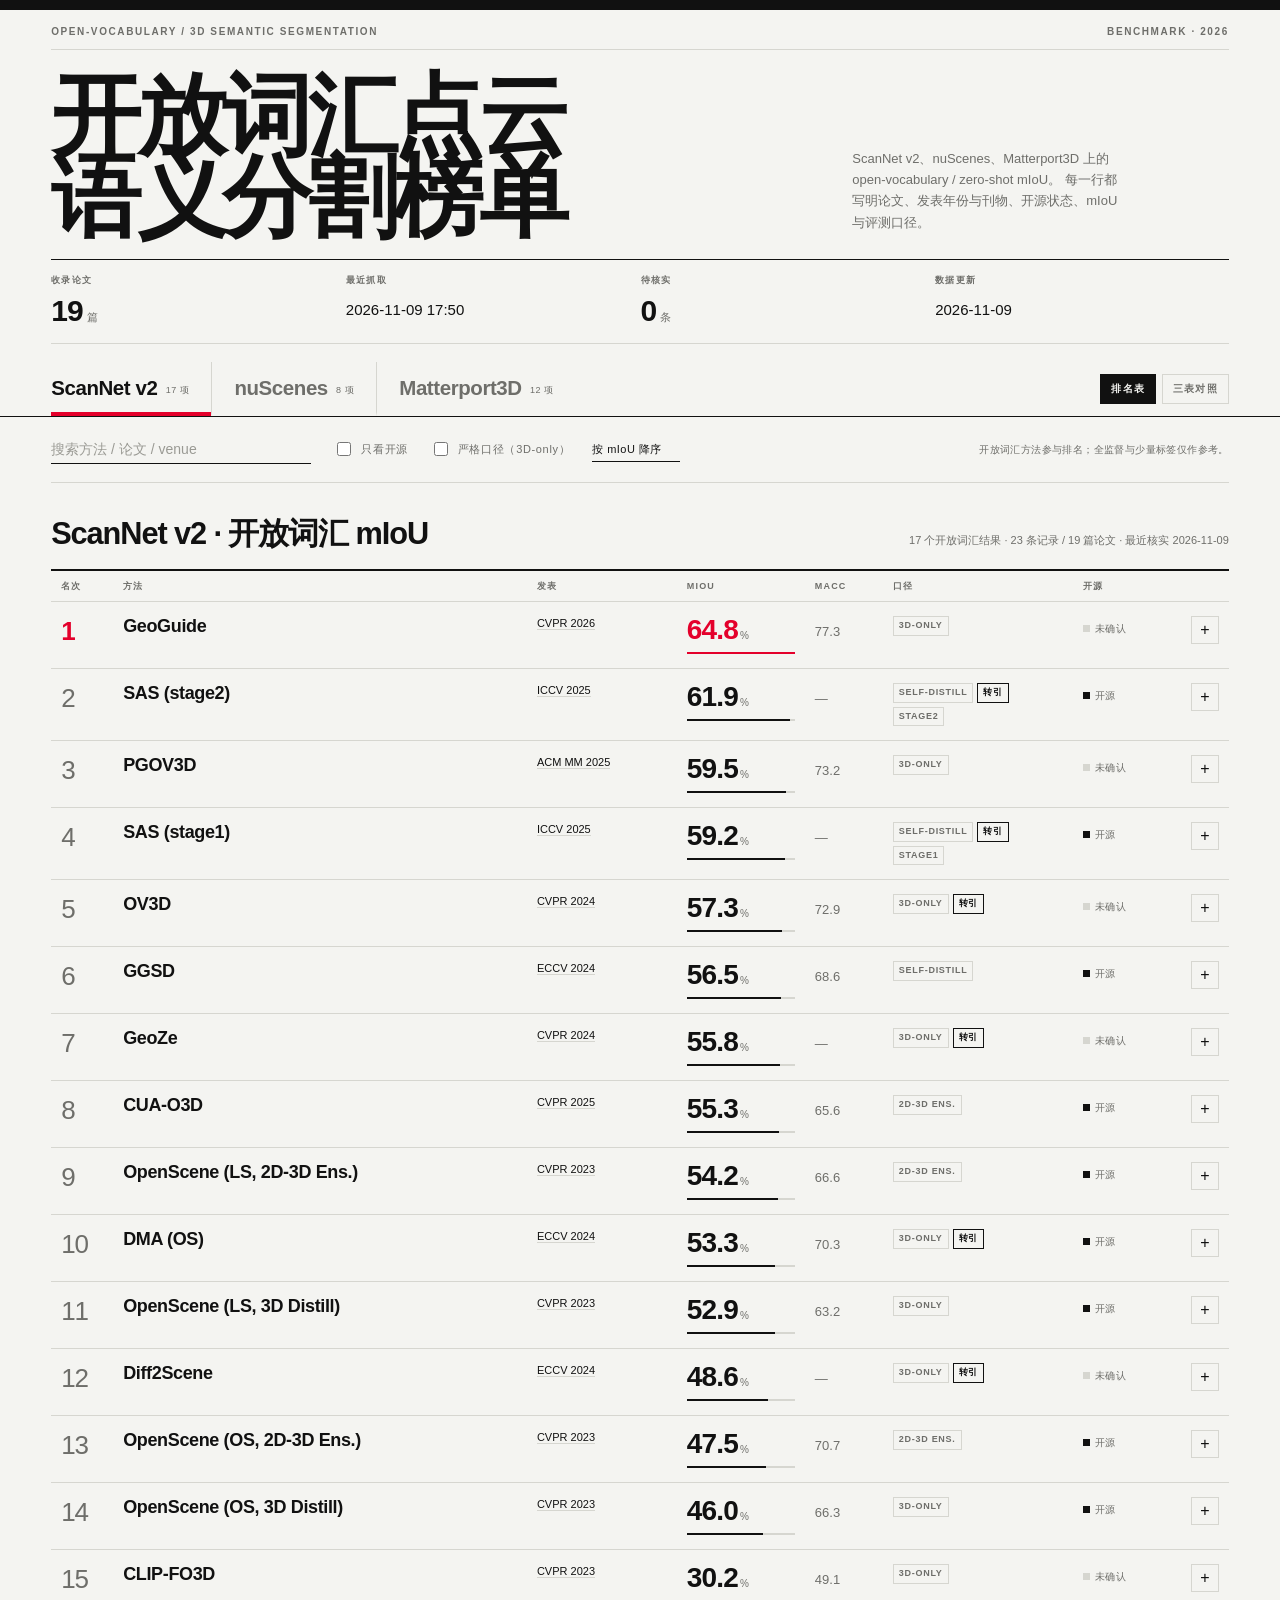
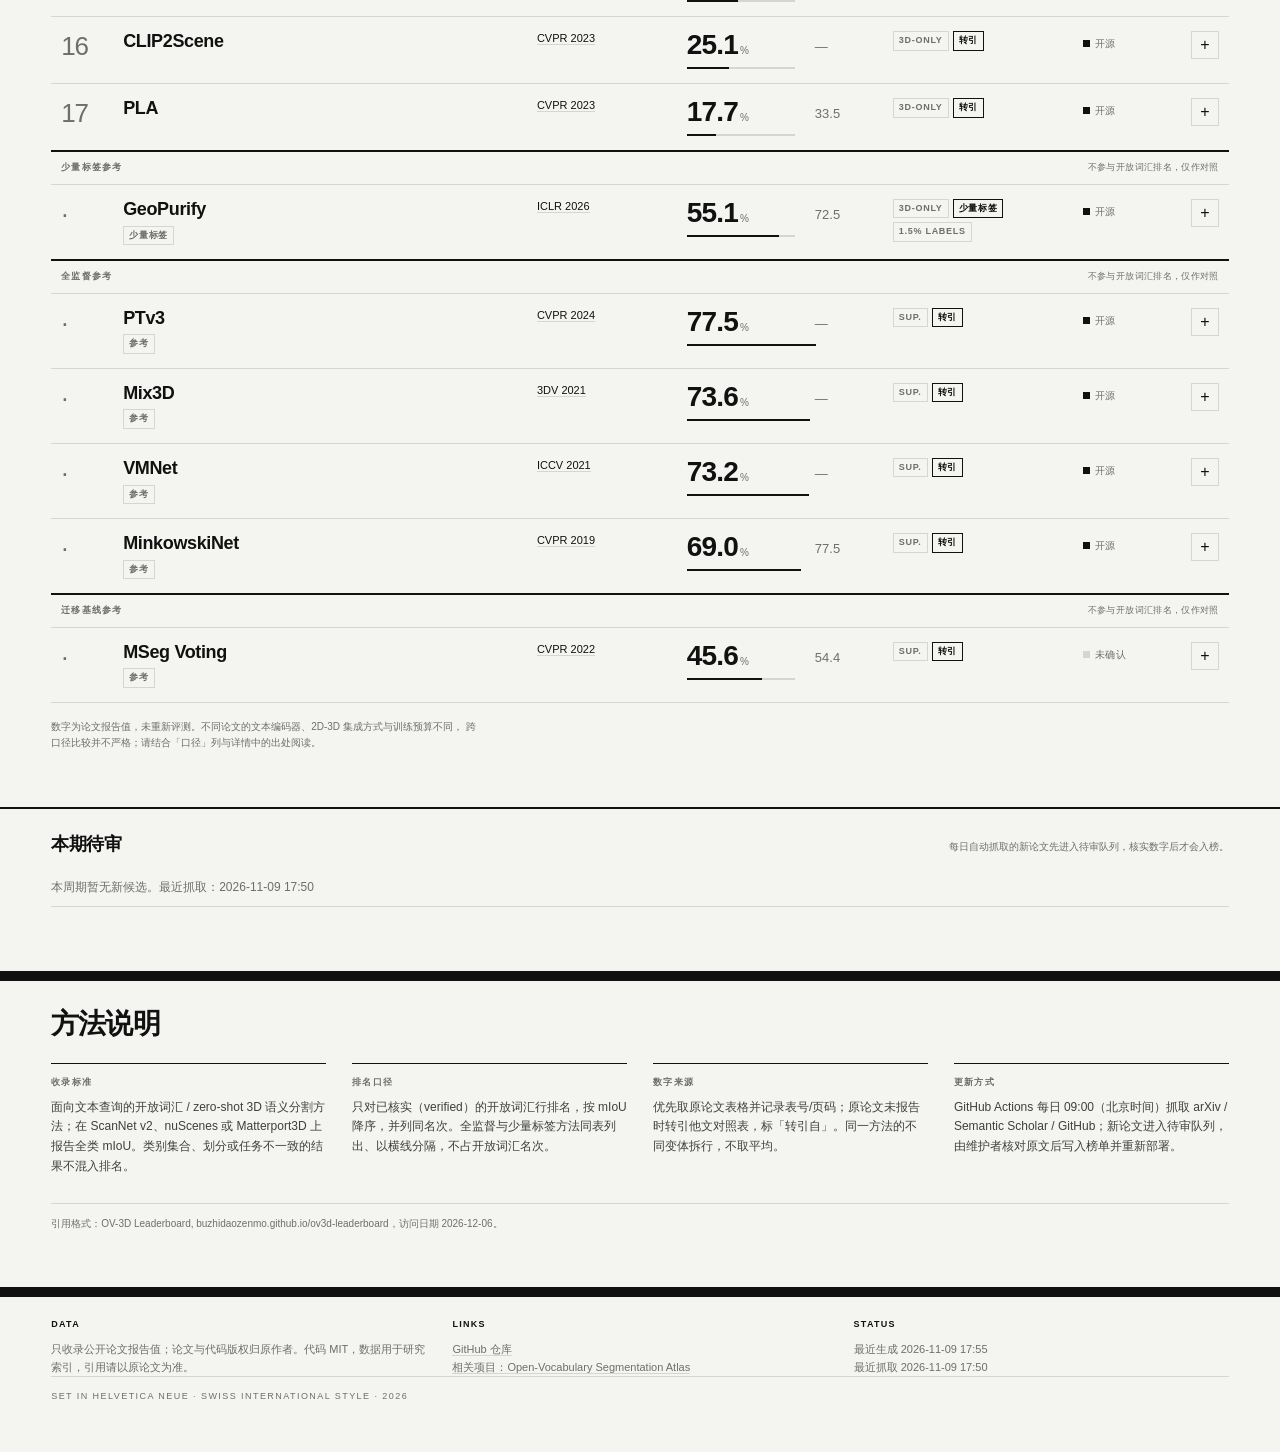
==== index.html @ 4d84dc04 "feat: initial Swiss-style OV-3D leaderboard with daily arXiv harvest" ====
<!doctype html>
<html lang="zh-CN">
<head>
  <meta charset="utf-8">
  <meta name="viewport" content="width=device-width, initial-scale=1">
  <title>开放词汇点云语义分割榜单 · OV-3D Leaderboard</title>
  <meta name="description" content="ScanNet v2、nuScenes、Matterport3D 三个数据集上的开放词汇点云语义分割 mIoU 榜单，标注论文、会议/期刊、年份、开源状态与评测口径，每日自动检查更新。">
  <meta name="color-scheme" content="light">
  <meta property="og:title" content="开放词汇点云语义分割榜单">
  <meta property="og:description" content="ScanNet v2 / nuScenes / Matterport3D 的 open-vocabulary 3D 语义分割 mIoU，含论文、venue、开源状态与口径。">
  <meta property="og:type" content="website">
  <link rel="icon" href="assets/favicon.svg" type="image/svg+xml">
  <link rel="stylesheet" href="assets/style.css">
</head>
<body>
  <a class="skip" href="#main">跳到正文</a>

  <header class="masthead wrap">
    <div class="kicker">
      <span>OPEN-VOCABULARY / 3D SEMANTIC SEGMENTATION</span>
      <span>BENCHMARK · <span id="kicker-year">2026</span></span>
    </div>
    <div class="masthead-grid">
      <h1>开放词汇点云<br>语义分割榜单</h1>
      <p class="lede">
        ScanNet v2、nuScenes、Matterport3D 上的 open-vocabulary / zero-shot mIoU。
        每一行都写明论文、发表年份与刊物、开源状态、mIoU 与评测口径。
      </p>
    </div>
    <dl class="stats" aria-label="数据概览">
      <div>
        <dt>收录论文</dt>
        <dd><span id="stat-papers">—</span><small>篇</small></dd>
      </div>
      <div>
        <dt>最近抓取</dt>
        <dd id="stat-check" class="stat-date">—</dd>
      </div>
      <div>
        <dt>待核实</dt>
        <dd><span id="stat-pending">—</span><small>条</small></dd>
      </div>
      <div>
        <dt>数据更新</dt>
        <dd id="stat-updated" class="stat-date">—</dd>
      </div>
    </dl>
  </header>

  <nav class="tabs wrap" aria-label="数据集">
    <div class="tablist" role="tablist" aria-label="选择数据集">
      <button class="tab" role="tab" data-dataset="scannet_v2" aria-selected="true">
        ScanNet v2 <sup>20 类</sup>
      </button>
      <button class="tab" role="tab" data-dataset="nuscenes" aria-selected="false">
        nuScenes <sup>16 类</sup>
      </button>
      <button class="tab" role="tab" data-dataset="matterport3d" aria-selected="false">
        Matterport3D <sup>21 类</sup>
      </button>
    </div>
    <div class="viewswitch" role="group" aria-label="视图">
      <button class="ghost" data-view="table" aria-pressed="true">排名表</button>
      <button class="ghost" data-view="matrix" aria-pressed="false">三表对照</button>
    </div>
  </nav>

  <main id="main" class="wrap">
    <section id="view-table" aria-labelledby="table-caption">
      <div class="toolbar">
        <label class="search">
          <span class="sr">搜索方法或论文</span>
          <input id="search" type="search" placeholder="搜索方法 / 论文 / venue" autocomplete="off">
        </label>
        <label class="check"><input id="only-open" type="checkbox"> 只看开源</label>
        <label class="check"><input id="only-3d" type="checkbox"> 严格口径（3D-only）</label>
        <label class="select">
          <span class="sr">排序</span>
          <select id="sort">
            <option value="miou">按 mIoU 降序</option>
            <option value="year">按年份降序</option>
            <option value="name">按方法名</option>
          </select>
        </label>
        <p class="toolbar-note">开放词汇方法参与排名；全监督与少量标签仅作参考。</p>
      </div>

      <div class="caption-row">
        <h2 id="table-caption">—</h2>
        <p id="table-sub">—</p>
      </div>

      <div class="tablewrap">
        <table class="board" id="board">
          <thead>
            <tr>
              <th scope="col" class="c-rank">名次</th>
              <th scope="col">方法</th>
              <th scope="col" class="c-venue">发表</th>
              <th scope="col" class="c-miou">mIoU</th>
              <th scope="col" class="c-macc">mAcc</th>
              <th scope="col" class="c-proto">口径</th>
              <th scope="col" class="c-code">开源</th>
              <th scope="col" class="c-more"><span class="sr">详情</span></th>
            </tr>
          </thead>
          <tbody id="board-body"></tbody>
        </table>
        <p class="empty" id="empty" hidden>没有符合当前筛选的结果。</p>
      </div>

      <p class="caveat">
        数字为论文报告值，未重新评测。不同论文的文本编码器、2D-3D 集成方式与训练预算不同，
        跨口径比较并不严格；请结合「口径」列与详情中的出处阅读。
      </p>
    </section>

    <section id="view-matrix" hidden aria-labelledby="matrix-caption">
      <div class="caption-row">
        <h2 id="matrix-caption">三表对照</h2>
        <p id="matrix-sub">按 ScanNet v2 排序；各列最高值以红色下划线标出。</p>
      </div>
      <div class="tablewrap">
        <table class="board matrix" id="matrix-board">
          <thead>
            <tr>
              <th scope="col">方法</th>
              <th scope="col" class="c-venue">发表</th>
              <th scope="col" class="c-miou">ScanNet v2</th>
              <th scope="col" class="c-miou">nuScenes</th>
              <th scope="col" class="c-miou">Matterport3D</th>
              <th scope="col" class="c-code">开源</th>
            </tr>
          </thead>
          <tbody id="matrix-body"></tbody>
        </table>
      </div>
    </section>
  </main>

  <aside class="pending wrap" aria-labelledby="pending-title">
    <div class="pending-head">
      <h2 id="pending-title">本期待审</h2>
      <p id="pending-note">每日自动抓取的新论文先进入待审队列，核实数字后才会入榜。</p>
    </div>
    <ul id="pending-list" class="pending-list"></ul>
  </aside>

  <section class="method wrap" aria-labelledby="method-title">
    <h2 id="method-title">方法说明</h2>
    <div class="method-grid">
      <div>
        <h3>收录标准</h3>
        <p>面向文本查询的开放词汇 / zero-shot 3D 语义分割方法；在 ScanNet v2、nuScenes 或 Matterport3D 上报告全类 mIoU。类别集合、划分或任务不一致的结果不混入排名。</p>
      </div>
      <div>
        <h3>排名口径</h3>
        <p>只对已核实（verified）的开放词汇行排名，按 mIoU 降序，并列同名次。全监督与少量标签方法同表列出、以横线分隔，不占开放词汇名次。</p>
      </div>
      <div>
        <h3>数字来源</h3>
        <p>优先取原论文表格并记录表号/页码；原论文未报告时转引他文对照表，标「转引自」。同一方法的不同变体拆行，不取平均。</p>
      </div>
      <div>
        <h3>更新方式</h3>
        <p>GitHub Actions 每日 09:00（北京时间）抓取 arXiv / Semantic Scholar / GitHub；新论文进入待审队列，由维护者核对原文后写入榜单并重新部署。</p>
      </div>
    </div>
    <p class="cite">引用格式：OV-3D Leaderboard, <span id="cite-url">buzhidaozenmo.github.io/ov3d-leaderboard</span>，访问日期 <span id="cite-date">—</span>。</p>
  </section>

  <footer class="footer wrap">
    <div class="footer-grid">
      <div>
        <p class="foot-label">DATA</p>
        <p>只收录公开论文报告值；论文与代码版权归原作者。代码 MIT，数据用于研究索引，引用请以原论文为准。</p>
      </div>
      <div>
        <p class="foot-label">LINKS</p>
        <p><a href="https://github.com/buzhidaozenmo/ov3d-leaderboard">GitHub 仓库</a><br>
           <a href="https://buzhidaozenmo.github.io/Open-Vocabulary-Segmentation-Atlas/">相关项目：Open-Vocabulary Segmentation Atlas</a></p>
      </div>
      <div>
        <p class="foot-label">STATUS</p>
        <p>最近生成 <span id="foot-generated">—</span><br>
           最近抓取 <span id="foot-checked">—</span><br>
           <span id="foot-error" class="foot-error" hidden></span></p>
      </div>
    </div>
    <p class="colophon">SET IN HELVETICA NEUE · SWISS INTERNATIONAL STYLE · <span id="foot-year">2026</span></p>
  </footer>

  <script src="data/leaderboard.js"></script>
  <script src="assets/app.js"></script>
</body>
</html>
---- assets/style.css ----
:root {
  --paper: #f4f4f1;
  --ink: #111111;
  --muted: #6e6e6a;
  --rule: #d6d6d0;
  --wash: #e9e9e5;
  --red: #e4002b;
  --wrap: 1400px;
  --gutter: clamp(20px, 4vw, 56px);
  --font: "Helvetica Neue", Helvetica, Arial, "PingFang SC", "Noto Sans SC", sans-serif;
}

* { box-sizing: border-box; }

[hidden] { display: none !important; }

html { scroll-behavior: smooth; }

body {
  margin: 0;
  background: var(--paper);
  color: var(--ink);
  font-family: var(--font);
  font-size: 15px;
  line-height: 1.5;
  -webkit-font-smoothing: antialiased;
  text-rendering: optimizeLegibility;
}

a { color: inherit; }
a:hover { color: var(--red); }

.wrap {
  max-width: var(--wrap);
  margin: 0 auto;
  padding-left: var(--gutter);
  padding-right: var(--gutter);
}

.sr {
  position: absolute;
  width: 1px;
  height: 1px;
  overflow: hidden;
  clip: rect(0 0 0 0);
  white-space: nowrap;
}

.skip {
  position: absolute;
  left: -999px;
  top: 0;
  background: var(--ink);
  color: var(--paper);
  padding: 10px 14px;
  z-index: 20;
}
.skip:focus { left: 12px; top: 12px; }

:focus-visible {
  outline: 2px solid var(--red);
  outline-offset: 2px;
}

/* ---------- masthead ---------- */

.masthead {
  border-top: 10px solid var(--ink);
  padding-top: 14px;
}

.kicker {
  display: flex;
  justify-content: space-between;
  gap: 24px;
  border-bottom: 1px solid var(--rule);
  padding-bottom: 10px;
  font-size: 10px;
  font-weight: 700;
  letter-spacing: 0.16em;
  text-transform: uppercase;
  color: var(--muted);
}

.masthead-grid {
  display: grid;
  grid-template-columns: repeat(12, minmax(0, 1fr));
  gap: 24px;
  align-items: end;
}

h1 {
  grid-column: 1 / span 8;
  margin: 26px 0 22px;
  font-size: clamp(42px, 7vw, 104px);
  line-height: 0.9;
  letter-spacing: -0.05em;
  font-weight: 700;
}

.lede {
  grid-column: 9 / span 4;
  margin: 0 0 26px;
  max-width: 38ch;
  font-size: 13px;
  line-height: 1.65;
  color: var(--muted);
  text-wrap: pretty;
}

.stats {
  display: grid;
  grid-template-columns: repeat(4, minmax(0, 1fr));
  gap: 1px;
  margin: 0;
  border-top: 1px solid var(--ink);
  border-bottom: 1px solid var(--rule);
}

.stats > div {
  padding: 14px 18px 16px 0;
  min-width: 0;
}

.stats dt {
  font-size: 9px;
  font-weight: 700;
  letter-spacing: 0.14em;
  text-transform: uppercase;
  color: var(--muted);
  margin-bottom: 6px;
}

.stats dd {
  margin: 0;
  font-size: 30px;
  font-weight: 700;
  letter-spacing: -0.03em;
  font-variant-numeric: tabular-nums;
  line-height: 1.1;
}

.stats dd small {
  font-size: 11px;
  font-weight: 500;
  letter-spacing: 0;
  color: var(--muted);
  margin-left: 4px;
}

.stats .stat-date {
  font-size: 15px;
  font-weight: 500;
  letter-spacing: 0;
  padding-top: 8px;
  font-variant-numeric: tabular-nums;
}

/* ---------- tabs ---------- */

.tabs {
  display: flex;
  align-items: stretch;
  justify-content: space-between;
  gap: 20px;
  margin-top: 18px;
  border-bottom: 1px solid var(--ink);
}

.tablist { display: flex; flex-wrap: wrap; gap: 0; }

.tab {
  appearance: none;
  background: none;
  border: 0;
  border-bottom: 4px solid transparent;
  margin: 0;
  padding: 14px 22px 12px 0;
  font-family: inherit;
  font-size: clamp(16px, 1.6vw, 21px);
  font-weight: 700;
  letter-spacing: -0.02em;
  color: var(--muted);
  cursor: pointer;
  text-align: left;
}

.tab + .tab { padding-left: 22px; border-left: 1px solid var(--rule); }

.tab sup {
  font-size: 9px;
  font-weight: 500;
  letter-spacing: 0.06em;
  color: var(--muted);
  margin-left: 3px;
  vertical-align: 2px;
}

.tab[aria-selected="true"] {
  color: var(--ink);
  border-bottom-color: var(--red);
}

.viewswitch { display: flex; align-items: center; gap: 6px; }

.ghost {
  appearance: none;
  background: none;
  border: 1px solid var(--rule);
  padding: 7px 10px;
  font-family: inherit;
  font-size: 10px;
  font-weight: 700;
  letter-spacing: 0.12em;
  text-transform: uppercase;
  color: var(--muted);
  cursor: pointer;
}

.ghost[aria-pressed="true"] {
  background: var(--ink);
  border-color: var(--ink);
  color: var(--paper);
}

/* ---------- toolbar ---------- */

.toolbar {
  display: flex;
  flex-wrap: wrap;
  align-items: center;
  gap: 14px 22px;
  padding: 18px 0;
  border-bottom: 1px solid var(--rule);
}

.search { flex: 0 1 260px; }

.search input {
  width: 100%;
  border: 0;
  border-bottom: 1px solid var(--ink);
  background: none;
  padding: 6px 0;
  font-family: inherit;
  font-size: 14px;
  color: var(--ink);
}

.search input::placeholder { color: #9a9a94; }
.search input:focus { outline: none; border-bottom-color: var(--red); }

.check {
  display: inline-flex;
  align-items: center;
  gap: 7px;
  font-size: 11px;
  letter-spacing: 0.06em;
  color: var(--muted);
  cursor: pointer;
}

.check input { accent-color: var(--red); width: 14px; height: 14px; }

.select select {
  appearance: none;
  border: 0;
  border-bottom: 1px solid var(--ink);
  background: none;
  padding: 6px 18px 6px 0;
  font-family: inherit;
  font-size: 11px;
  letter-spacing: 0.04em;
  color: var(--ink);
  cursor: pointer;
}

.toolbar-note {
  margin: 0 0 0 auto;
  font-size: 10px;
  letter-spacing: 0.04em;
  color: var(--muted);
}

/* ---------- caption ---------- */

.caption-row {
  display: flex;
  align-items: baseline;
  justify-content: space-between;
  gap: 24px;
  padding: 28px 0 12px;
  border-bottom: 2px solid var(--ink);
}

.caption-row h2 {
  margin: 0;
  font-size: clamp(22px, 2.4vw, 34px);
  letter-spacing: -0.035em;
}

.caption-row p {
  margin: 0;
  text-align: right;
  font-size: 11px;
  color: var(--muted);
}

/* ---------- table ---------- */

.tablewrap { overflow-x: auto; }

.board {
  width: 100%;
  border-collapse: collapse;
  table-layout: auto;
}

.board th {
  padding: 9px 10px 8px;
  border-bottom: 1px solid var(--rule);
  font-size: 9px;
  font-weight: 700;
  letter-spacing: 0.13em;
  text-transform: uppercase;
  color: var(--muted);
  text-align: left;
  white-space: nowrap;
}

.board td {
  padding: 14px 10px;
  border-bottom: 1px solid var(--rule);
  vertical-align: top;
}

.board tbody tr.row:hover { background: var(--wash); }
.board tbody tr.row { cursor: pointer; }

.c-rank { width: 62px; }
.c-miou { width: 128px; }
.c-macc { width: 78px; }
.c-proto { width: 190px; }
.c-code { width: 108px; }
.c-more { width: 40px; }

.rank {
  font-size: 26px;
  font-weight: 400;
  line-height: 1;
  letter-spacing: -0.04em;
  font-variant-numeric: tabular-nums;
  color: var(--muted);
  padding-top: 2px;
}

.rank.first { color: var(--red); font-weight: 700; }

.method-name {
  display: block;
  font-size: 18px;
  font-weight: 700;
  letter-spacing: -0.02em;
  line-height: 1.15;
}

.method-tags {
  display: flex;
  flex-wrap: wrap;
  gap: 4px;
  margin-top: 6px;
}

.venue {
  display: block;
  font-size: 11px;
  font-weight: 500;
  line-height: 1.35;
  white-space: nowrap;
}

.venue a { text-decoration: none; border-bottom: 1px solid var(--rule); }
.venue a:hover { border-bottom-color: var(--red); }
.venue small { display: block; color: var(--muted); font-size: 10px; }

.number {
  display: block;
  font-size: 28px;
  font-weight: 700;
  line-height: 1;
  letter-spacing: -0.03em;
  font-variant-numeric: tabular-nums;
}

.number small {
  font-size: 10px;
  font-weight: 500;
  color: var(--muted);
  letter-spacing: 0;
  margin-left: 2px;
}

.number.best { color: var(--red); }

.bar {
  display: block;
  height: 2px;
  margin-top: 8px;
  background: var(--rule);
  width: 100%;
}

.bar i {
  display: block;
  height: 2px;
  background: var(--ink);
}

.number.best + .bar i { background: var(--red); }

.macc {
  font-size: 13px;
  font-variant-numeric: tabular-nums;
  color: var(--muted);
  padding-top: 6px;
  display: block;
}

.chips { display: flex; flex-wrap: wrap; gap: 4px; }

.chip {
  display: inline-block;
  border: 1px solid var(--rule);
  padding: 2px 5px;
  font-size: 9px;
  font-weight: 700;
  letter-spacing: 0.08em;
  text-transform: uppercase;
  color: var(--muted);
  white-space: nowrap;
}

.chip.warn { border-color: var(--ink); color: var(--ink); }

.code {
  display: inline-flex;
  align-items: center;
  gap: 5px;
  font-size: 10px;
  letter-spacing: 0.04em;
  color: var(--muted);
  text-decoration: none;
  white-space: nowrap;
}

.dot {
  width: 7px;
  height: 7px;
  background: var(--rule);
  display: inline-block;
  flex: none;
}

.code.yes .dot { background: var(--ink); }
.code.partial .dot { background: linear-gradient(135deg, var(--ink) 50%, var(--rule) 50%); }
.code.no .dot { background: var(--paper); border: 1px solid var(--ink); }

.more {
  appearance: none;
  background: none;
  border: 1px solid var(--rule);
  width: 28px;
  height: 28px;
  font-family: inherit;
  font-size: 16px;
  line-height: 1;
  color: var(--ink);
  cursor: pointer;
  padding: 0;
}

tr.row:hover .more { border-color: var(--ink); }

.separator td {
  border-top: 2px solid var(--ink);
  border-bottom: 1px solid var(--rule);
  padding: 9px 10px;
  font-size: 9px;
  font-weight: 700;
  letter-spacing: 0.14em;
  text-transform: uppercase;
  color: var(--muted);
  background: var(--paper);
}

.separator .sep-note {
  float: right;
  letter-spacing: 0.04em;
  text-transform: none;
  font-weight: 400;
}

.details td {
  background: var(--wash);
  padding: 0;
  border-bottom: 1px solid var(--ink);
}

.details-inner {
  display: grid;
  grid-template-columns: minmax(0, 1.35fr) minmax(0, 1fr);
  gap: 28px;
  padding: 24px 26px 28px;
}

.details h4 {
  margin: 0 0 6px;
  font-size: 10px;
  letter-spacing: 0.13em;
  text-transform: uppercase;
  color: var(--muted);
}

.details .title {
  font-size: 16px;
  font-weight: 700;
  line-height: 1.3;
  letter-spacing: -0.015em;
  margin: 0 0 10px;
}

.details p { margin: 0 0 8px; font-size: 12px; line-height: 1.6; color: #3f3f3c; }
.details .links { display: flex; flex-wrap: wrap; gap: 14px; margin-top: 12px; }
.details .links a { font-size: 11px; font-weight: 700; letter-spacing: 0.06em; text-transform: uppercase; border-bottom: 1px solid var(--ink); text-decoration: none; }

.srctable { width: 100%; border-collapse: collapse; font-size: 11px; }
.srctable th, .srctable td { text-align: left; padding: 6px 8px; border-bottom: 1px solid var(--rule); vertical-align: top; }
.srctable th { font-size: 9px; letter-spacing: 0.1em; text-transform: uppercase; color: var(--muted); }
.srctable td.num { font-variant-numeric: tabular-nums; font-weight: 700; white-space: nowrap; }
.srctable .secondary-flag { color: var(--red); font-size: 9px; letter-spacing: 0.06em; }

.empty { padding: 40px 0; color: var(--muted); font-size: 13px; }

.caveat {
  margin: 16px 0 0;
  max-width: 78ch;
  font-size: 10px;
  line-height: 1.6;
  color: var(--muted);
}

/* matrix */

.matrix td { padding: 13px 10px; }
.matrix .num { font-size: 17px; font-weight: 700; font-variant-numeric: tabular-nums; display: block; }
.matrix .num.best { color: var(--red); border-bottom: 2px solid var(--red); display: inline-block; }
.matrix .num.dash { color: var(--rule); font-weight: 400; }
.matrix .m-name { font-size: 13px; font-weight: 700; }
.matrix .m-meta { display: block; font-size: 10px; color: var(--muted); margin-top: 3px; }
.matrix tr.group-start td { border-top: 1px solid var(--ink); }

/* ---------- pending ---------- */

.pending {
  margin-top: 56px;
  border-top: 2px solid var(--ink);
  padding-top: 22px;
}

.pending-head {
  display: flex;
  align-items: baseline;
  justify-content: space-between;
  gap: 24px;
  margin-bottom: 10px;
}

.pending-head h2 { margin: 0; font-size: 18px; letter-spacing: -0.02em; }
.pending-head p { margin: 0; font-size: 10px; color: var(--muted); }

.pending-list { list-style: none; margin: 0; padding: 0; }

.pending-list li {
  display: grid;
  grid-template-columns: 92px minmax(0, 1fr) auto;
  gap: 18px;
  align-items: baseline;
  padding: 10px 0;
  border-bottom: 1px solid var(--rule);
  font-size: 12px;
}

.pending-list .date { font-size: 10px; letter-spacing: 0.06em; color: var(--muted); font-variant-numeric: tabular-nums; }
.pending-list .ptitle { line-height: 1.4; }
.pending-list .ptitle a { text-decoration: none; border-bottom: 1px solid var(--rule); }
.pending-list .ptitle a:hover { border-bottom-color: var(--red); }
.pending-list .kw { font-size: 9px; letter-spacing: 0.06em; text-transform: uppercase; color: var(--muted); white-space: nowrap; }
.pending-empty {
  display: block !important;
  font-size: 12px;
  color: var(--muted);
  padding: 12px 0;
  border-bottom: 1px solid var(--rule);
}

/* ---------- method ---------- */

.method {
  margin-top: 64px;
  border-top: 10px solid var(--ink);
  padding-top: 22px;
}

.method > h2 { margin: 0 0 18px; font-size: clamp(22px, 2.2vw, 32px); letter-spacing: -0.03em; }

.method-grid {
  display: grid;
  grid-template-columns: repeat(4, minmax(0, 1fr));
  gap: 26px;
}

.method-grid > div { border-top: 1px solid var(--ink); padding-top: 12px; }

.method-grid h3 {
  margin: 0 0 8px;
  font-size: 9px;
  letter-spacing: 0.14em;
  text-transform: uppercase;
  color: var(--muted);
}

.method-grid p { margin: 0; font-size: 12px; line-height: 1.65; color: #3f3f3c; text-wrap: pretty; }

.cite {
  margin: 26px 0 0;
  padding-top: 12px;
  border-top: 1px solid var(--rule);
  font-size: 10px;
  color: var(--muted);
}

/* ---------- footer ---------- */

.footer {
  margin-top: 56px;
  border-top: 10px solid var(--ink);
  padding-top: 20px;
  padding-bottom: 48px;
}

.footer-grid {
  display: grid;
  grid-template-columns: repeat(3, minmax(0, 1fr));
  gap: 26px;
}

.footer p { margin: 0; font-size: 11px; line-height: 1.65; color: var(--muted); }
.foot-label { font-size: 9px !important; letter-spacing: 0.14em; text-transform: uppercase; font-weight: 700; margin-bottom: 8px !important; color: var(--ink) !important; }
.footer a { text-decoration: none; border-bottom: 1px solid var(--rule); }
.footer a:hover { border-bottom-color: var(--red); }
.foot-error { color: var(--red); }

.colophon {
  margin: 30px 0 0;
  padding-top: 12px;
  border-top: 1px solid var(--rule);
  font-size: 9px !important;
  letter-spacing: 0.16em;
  text-transform: uppercase;
}

/* ---------- responsive ---------- */

@media (max-width: 1080px) {
  .method-grid { grid-template-columns: repeat(2, minmax(0, 1fr)); }
  .toolbar-note { flex-basis: 100%; margin-left: 0; }
}

@media (max-width: 900px) {
  h1 { grid-column: 1 / -1; margin-bottom: 14px; }
  .lede { grid-column: 1 / -1; margin-bottom: 22px; }
  .masthead-grid { gap: 0; }
  .stats { grid-template-columns: repeat(2, minmax(0, 1fr)); }
  .stats > div:nth-child(3), .stats > div:nth-child(4) { border-top: 1px solid var(--rule); }
  .tabs { flex-direction: column; align-items: stretch; gap: 6px; }
  .tablist { flex-wrap: nowrap; overflow-x: auto; -webkit-overflow-scrolling: touch; justify-content: flex-start; }
  .tab, .tab + .tab { padding: 10px 8px; font-size: 14px; border-left: 0; white-space: nowrap; }
  .viewswitch { justify-content: flex-start; padding-bottom: 8px; }
  .caption-row { flex-direction: column; gap: 4px; }
  .caption-row p { text-align: left; }
  .details-inner { grid-template-columns: 1fr; gap: 18px; }
  .method-grid { grid-template-columns: 1fr; }
  .footer-grid { grid-template-columns: 1fr; }
  .pending-list li { grid-template-columns: 74px minmax(0, 1fr); }
  .pending-list .kw { display: none; }

  /* card-style ranking rows */
  .board { display: block; width: 100%; }
  .board thead { display: none; }
  .board tbody { display: block; }
  .board tr.row {
    display: grid;
    grid-template-columns: 44px minmax(0, 1fr) 36px;
    grid-template-areas:
      "rank method more"
      "rank venue  more"
      "rank miou   more"
      "rank macc   more"
      "rank proto  more"
      "rank code   more";
    column-gap: 12px;
    row-gap: 5px;
    padding: 16px 0 14px;
    border-bottom: 1px solid var(--rule);
  }
  .board tr.row td { display: block; border: 0; padding: 0; min-width: 0; }
  .board tr.row .c-rank { grid-area: rank; }
  .board tr.row td:nth-child(2) { grid-area: method; }
  .board tr.row .c-venue { grid-area: venue; }
  .board tr.row .c-miou { grid-area: miou; margin-top: 4px; }
  .board tr.row .c-macc { grid-area: macc; }
  .board tr.row .c-proto { grid-area: proto; justify-self: start; margin-top: 3px; }
  .board tr.row .c-code { grid-area: code; justify-self: start; margin-top: 3px; }
  .board tr.row .c-more { grid-area: more; justify-self: end; align-self: start; width: auto; }
  .board tr.row .bar { max-width: 220px; }
  .board tr.row .number { font-size: 24px; }
  .board tr.row .macc { padding-top: 0; display: inline-flex; gap: 6px; align-items: baseline; }
  .board tr.row .macc::before {
    content: "mAcc";
    font-size: 8px;
    letter-spacing: 0.12em;
    text-transform: uppercase;
    color: var(--muted);
  }
  .board tr.row .chips { justify-content: flex-start; }
  .separator { display: block; }
  .separator td { display: block; border: 0; border-top: 2px solid var(--ink); }
  .separator .sep-note { display: block; float: none; margin-top: 3px; }
  .details { display: block; }
  .details td { display: block; }
  .details-inner { padding: 20px; }
  .details .srctable { display: block; overflow-x: auto; }
  .matrix, .matrix tbody, .matrix tr { display: table; width: 100%; }
  .matrix td, .matrix th { display: table-cell; }
  .matrix thead { display: table-header-group; }
  .matrix tr.row { display: table-row; padding: 0; }
  .tablewrap { overflow-x: auto; }
  .matrix { min-width: 640px; }
}

@media (max-width: 520px) {
  .kicker span:last-child { display: none; }
  .stats dd { font-size: 24px; }
  .tab sup { display: none; }
  .board tr.row { grid-template-columns: 40px minmax(0, 1fr) 40px; column-gap: 10px; }
  .rank { font-size: 21px; }
  .method-name { font-size: 16px; }
  .more { width: 26px; height: 26px; font-size: 14px; }
}

/* ---------- print ---------- */

@media print {
  body { background: #fff; }
  .masthead { border-top: 0; }
  .tabs, .toolbar, .pending, .viewswitch, .c-more, .skip { display: none !important; }
  .board th, .board td { border-color: #999; }
  .number.best, .rank.first { color: #000; }
  .details { display: none; }
  a { text-decoration: none; }
  .footer { border-top: 1px solid #000; }
}

@media (prefers-reduced-motion: reduce) {
  html { scroll-behavior: auto; }
  * { transition: none !important; animation: none !important; }
}
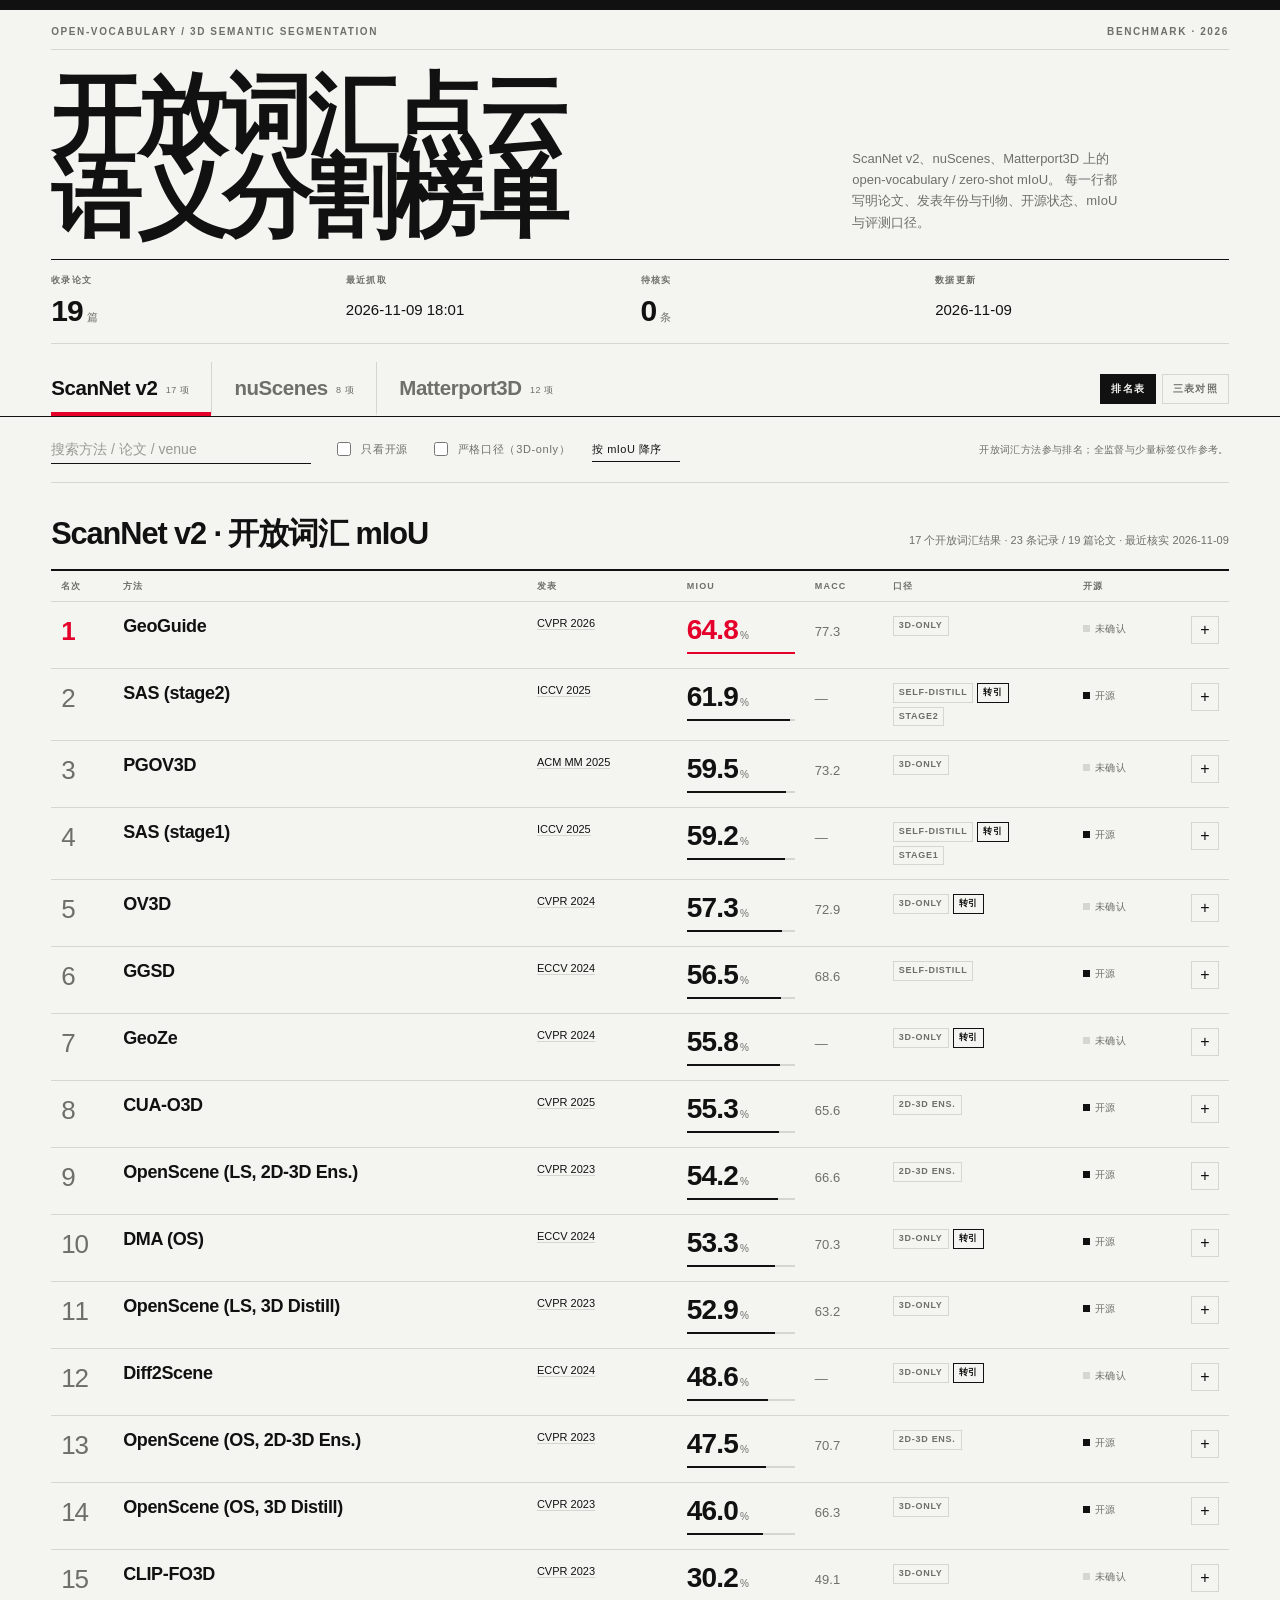
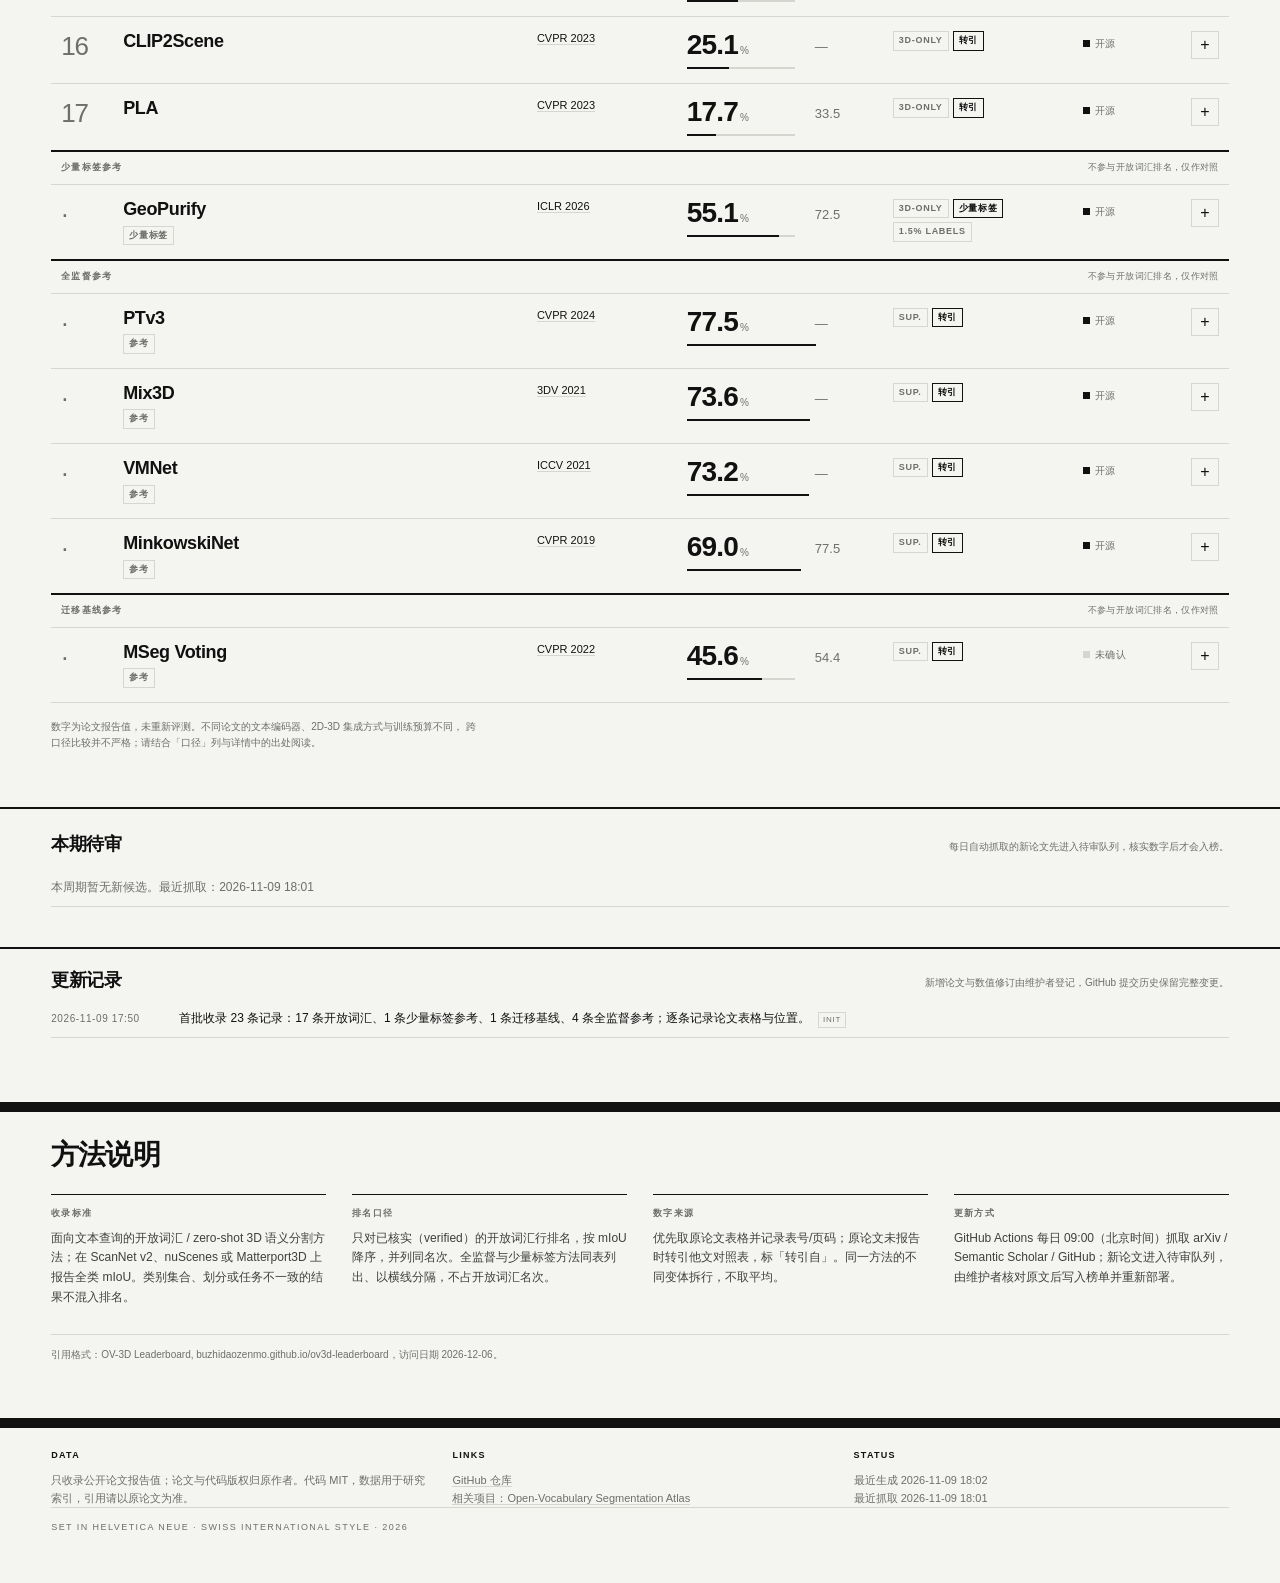
==== commit f55eea0d: "feat: show curated update log on the page" ====
--- a/index.html
+++ b/index.html
@@ -146,6 +146,14 @@
     <ul id="pending-list" class="pending-list"></ul>
   </aside>
 
+  <section class="changelog wrap" aria-labelledby="changelog-title">
+    <div class="log-head">
+      <h2 id="changelog-title">更新记录</h2>
+      <p>新增论文与数值修订由维护者登记，GitHub 提交历史保留完整变更。</p>
+    </div>
+    <ol id="changelog-list" class="log-list"></ol>
+  </section>
+
   <section class="method wrap" aria-labelledby="method-title">
     <h2 id="method-title">方法说明</h2>
     <div class="method-grid">
--- a/assets/style.css
+++ b/assets/style.css
@@ -601,6 +601,64 @@
   color: var(--muted);
   padding: 12px 0;
   border-bottom: 1px solid var(--rule);
+}
+
+/* ---------- changelog ---------- */
+
+.changelog {
+  margin-top: 40px;
+  border-top: 2px solid var(--ink);
+  padding-top: 18px;
+}
+
+.log-head {
+  display: flex;
+  align-items: baseline;
+  justify-content: space-between;
+  gap: 24px;
+  margin-bottom: 6px;
+}
+
+.log-head h2 { margin: 0; font-size: 18px; letter-spacing: -0.02em; }
+.log-head p { margin: 0; font-size: 10px; color: var(--muted); text-align: right; }
+
+.log-list { list-style: none; margin: 0; padding: 0; }
+
+.log-list li {
+  display: grid;
+  grid-template-columns: 110px minmax(0, 1fr);
+  gap: 18px;
+  align-items: baseline;
+  padding: 9px 0;
+  border-bottom: 1px solid var(--rule);
+  font-size: 12px;
+}
+
+.log-date {
+  font-size: 10px;
+  letter-spacing: 0.06em;
+  color: var(--muted);
+  font-variant-numeric: tabular-nums;
+}
+
+.log-body { display: flex; flex-wrap: wrap; gap: 8px; align-items: baseline; }
+.log-body strong { font-weight: 500; }
+
+.log-kind {
+  font-size: 8px;
+  letter-spacing: 0.1em;
+  text-transform: uppercase;
+  color: var(--muted);
+  border: 1px solid var(--rule);
+  padding: 1px 4px;
+}
+
+.log-empty { display: block !important; font-size: 12px; color: var(--muted); padding: 12px 0; }
+
+@media (max-width: 900px) {
+  .log-head { flex-direction: column; gap: 2px; }
+  .log-head p { text-align: left; }
+  .log-list li { grid-template-columns: 82px minmax(0, 1fr); }
 }
 
 /* ---------- method ---------- */
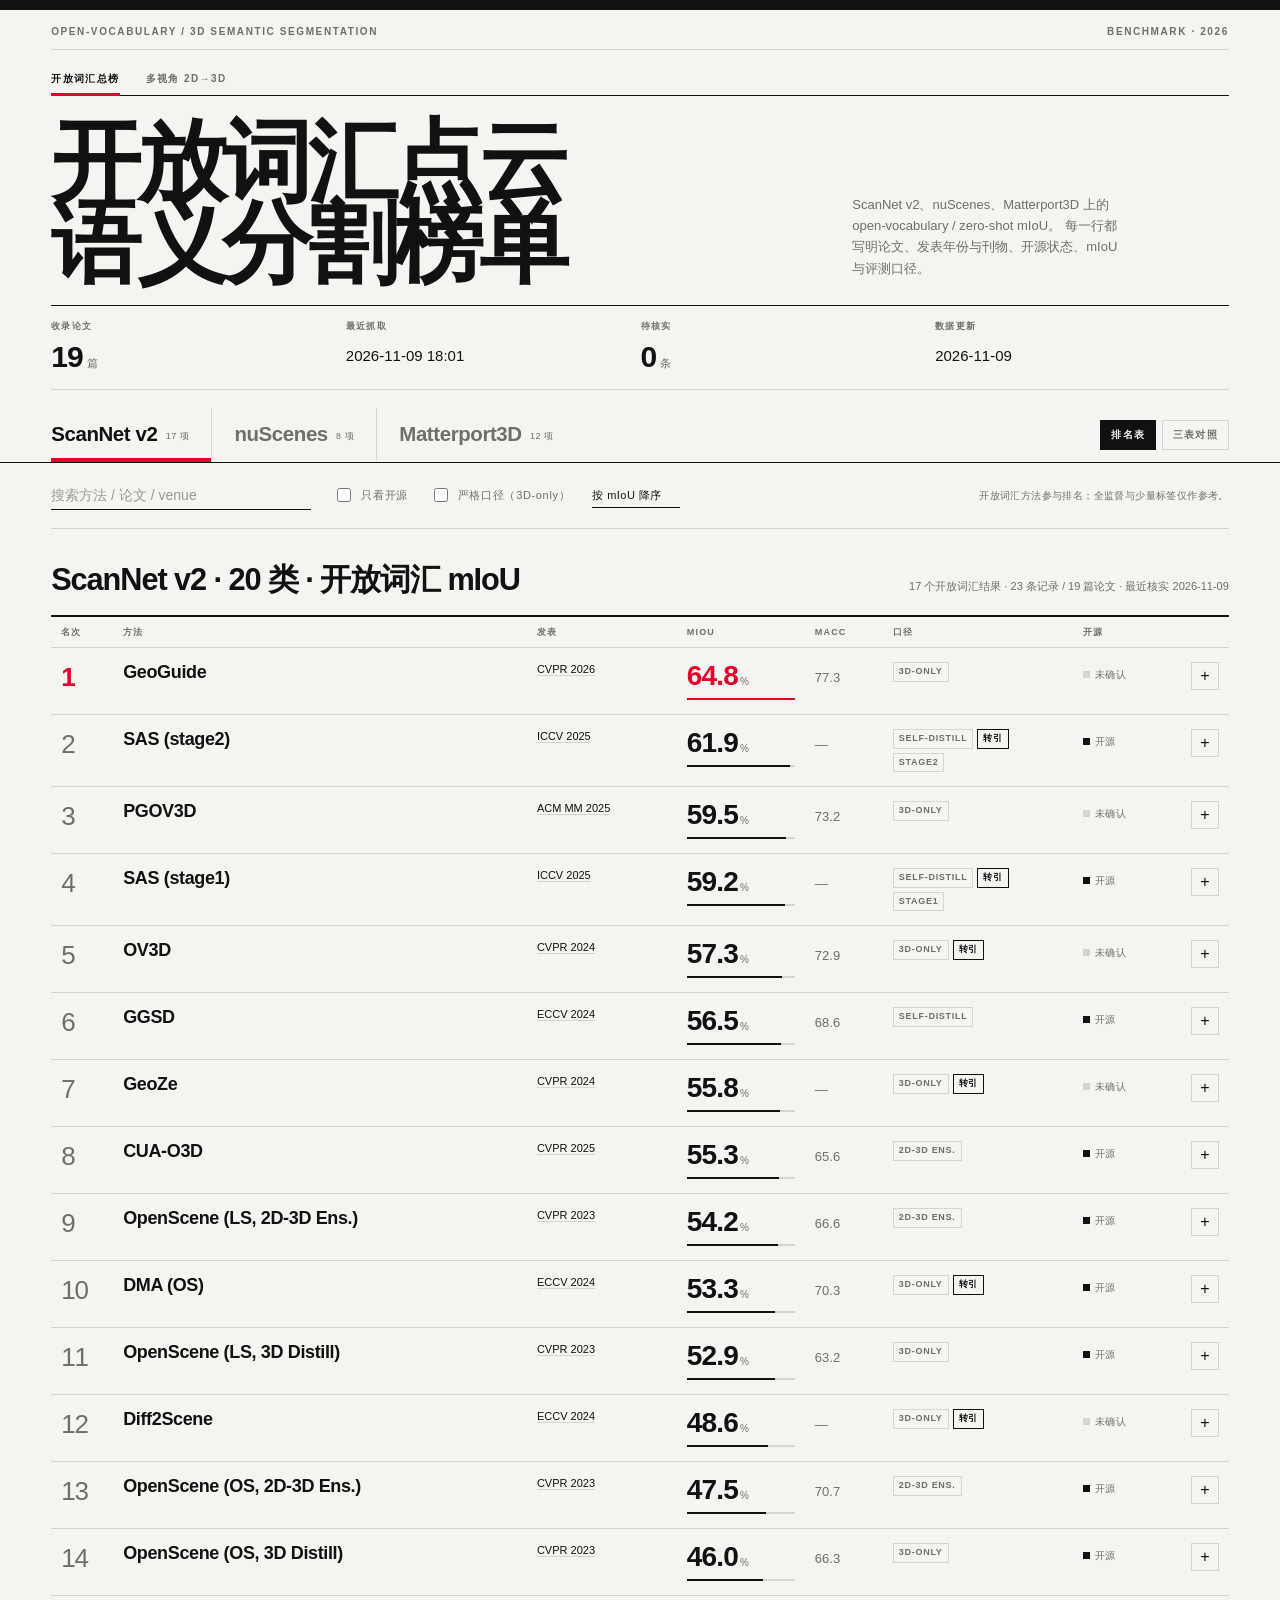
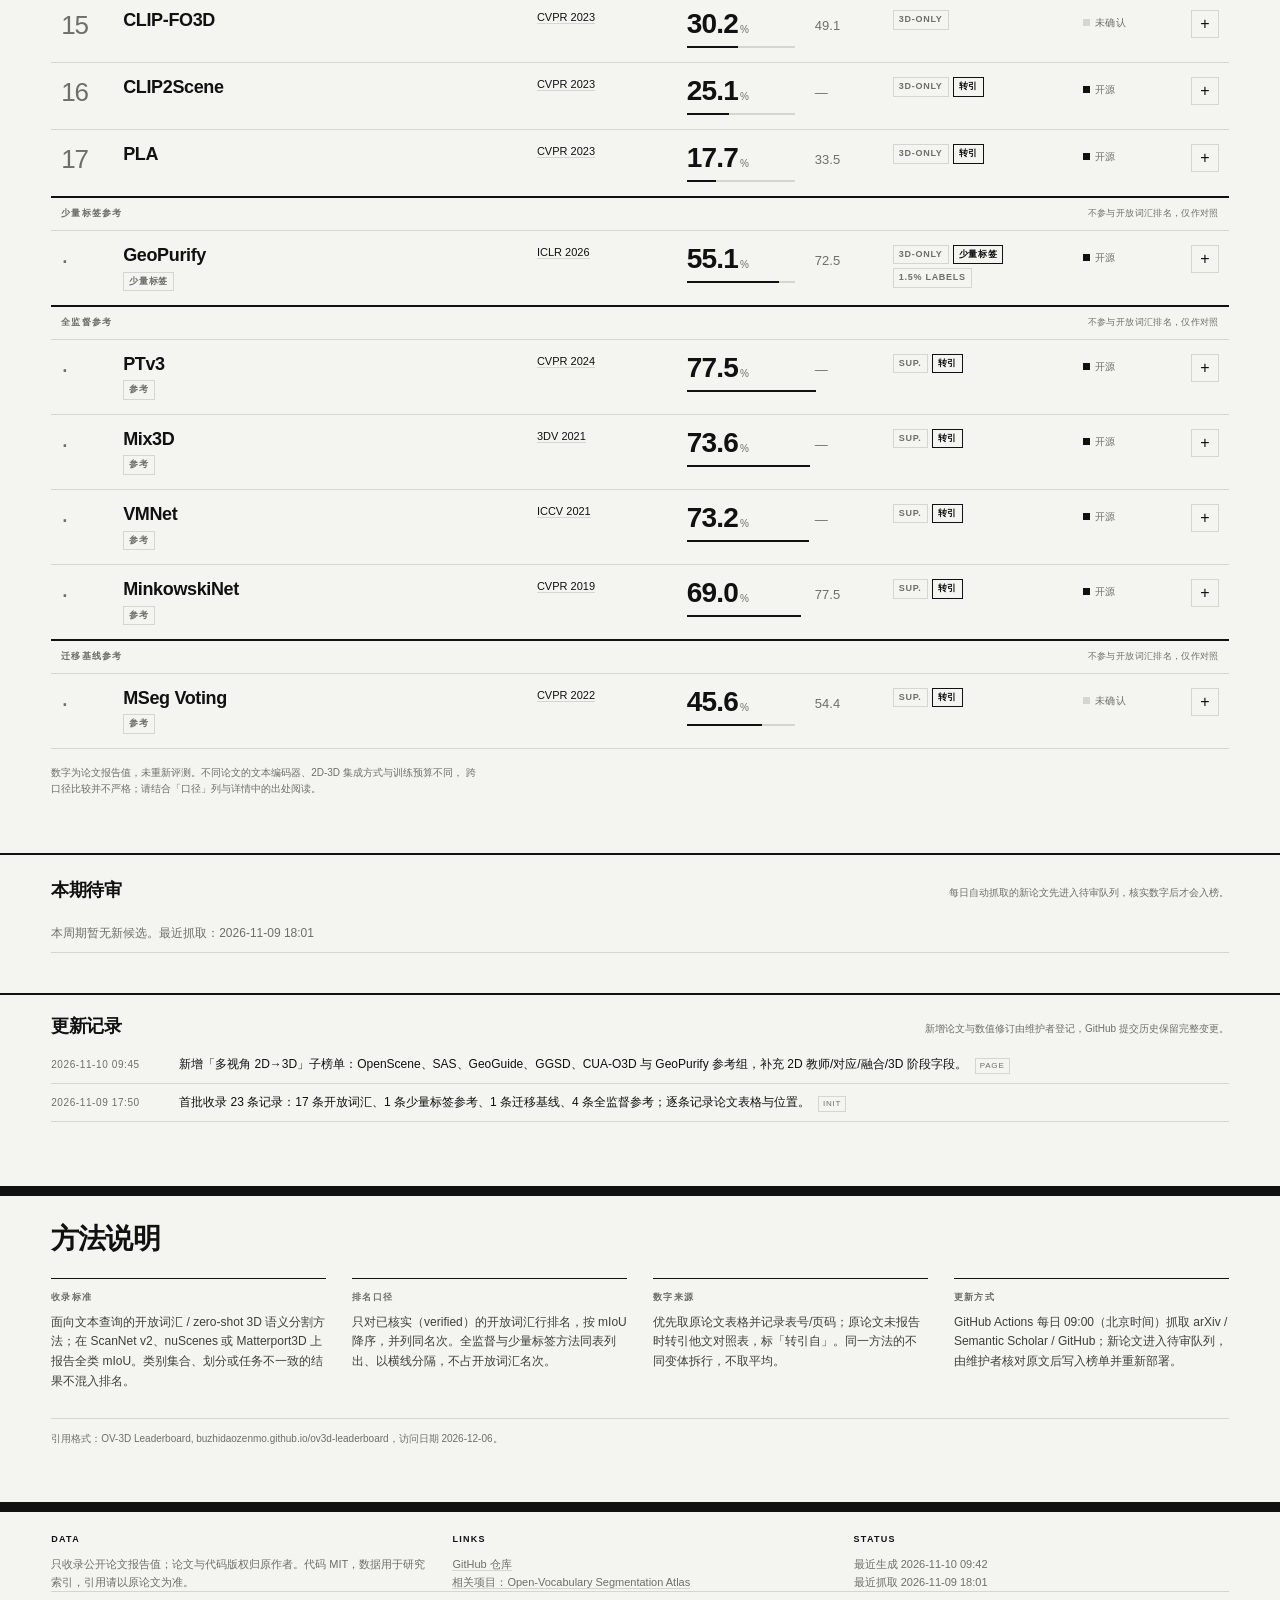
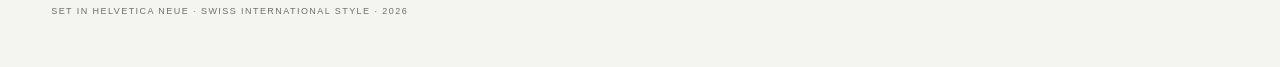
==== commit ec30d6f8: "feat: add multi-view 2D-to-3D projection and fusion sub-leaderboard" ====
--- a/index.html
+++ b/index.html
@@ -20,6 +20,11 @@
       <span>OPEN-VOCABULARY / 3D SEMANTIC SEGMENTATION</span>
       <span>BENCHMARK · <span id="kicker-year">2026</span></span>
     </div>
+    <nav class="sitenav" aria-label="榜单切换">
+      <a href="index.html" aria-current="page">开放词汇总榜</a>
+      <a href="multiview.html">多视角 2D→3D</a>
+    </nav>
+
     <div class="masthead-grid">
       <h1>开放词汇点云<br>语义分割榜单</h1>
       <p class="lede">
--- a/assets/style.css
+++ b/assets/style.css
@@ -155,6 +155,136 @@
   padding-top: 8px;
   font-variant-numeric: tabular-nums;
 }
+
+/* ---------- site nav ---------- */
+
+.sitenav {
+  display: flex;
+  gap: 26px;
+  margin-top: 12px;
+  border-bottom: 1px solid var(--ink);
+}
+
+.sitenav a {
+  display: inline-block;
+  padding: 9px 0 7px;
+  margin-bottom: -1px;
+  border-bottom: 3px solid transparent;
+  font-size: 10px;
+  font-weight: 700;
+  letter-spacing: 0.14em;
+  text-transform: uppercase;
+  color: var(--muted);
+  text-decoration: none;
+  white-space: nowrap;
+}
+
+.sitenav a[aria-current="page"] {
+  color: var(--ink);
+  border-bottom-color: var(--red);
+}
+
+.sitenav a:hover { color: var(--ink); }
+
+/* ---------- pipeline ---------- */
+
+.pipeline {
+  margin-top: 30px;
+  border-top: 2px solid var(--ink);
+  padding-top: 16px;
+}
+
+.pipeline-head {
+  display: flex;
+  align-items: baseline;
+  justify-content: space-between;
+  gap: 24px;
+  margin-bottom: 14px;
+}
+
+.pipeline-head h2 { margin: 0; font-size: clamp(18px, 2vw, 26px); letter-spacing: -0.03em; }
+.pipeline-head p { margin: 0; max-width: 46ch; text-align: right; font-size: 10px; color: var(--muted); }
+
+.pipeline-steps {
+  display: grid;
+  grid-template-columns: repeat(5, minmax(0, 1fr));
+  gap: 18px;
+  list-style: none;
+  margin: 0;
+  padding: 0;
+}
+
+.step {
+  border-top: 1px solid var(--ink);
+  padding-top: 9px;
+  min-width: 0;
+}
+
+.step b {
+  display: block;
+  font-size: 9px;
+  letter-spacing: 0.14em;
+  color: var(--red);
+  font-weight: 700;
+  margin-bottom: 6px;
+}
+
+.step strong {
+  display: block;
+  font-size: 13px;
+  line-height: 1.3;
+  letter-spacing: -0.01em;
+  margin-bottom: 4px;
+}
+
+.step span { display: block; font-size: 10px; line-height: 1.5; color: var(--muted); }
+
+/* ---------- multi-view table ---------- */
+
+.mv-board .c-rank { width: 54px; }
+.mv-board .c-method { width: 226px; }
+.mv-board .c-venue { width: 108px; }
+.mv-board .c-miou { width: 108px; }
+.mv-board .c-macc { width: 66px; }
+.mv-board .c-teacher { width: 132px; }
+.mv-board .c-corr { width: 218px; }
+.mv-board .c-stage { width: 104px; }
+.mv-board .c-code { width: 92px; }
+.mv-board .c-more { width: 40px; }
+
+.cell-small { display: block; font-size: 11px; line-height: 1.4; color: #3f3f3c; }
+.stack span { display: block; font-size: 11px; line-height: 1.45; color: #3f3f3c; }
+.stack .muted { font-size: 10px; color: var(--muted); }
+.mv-board .chip { white-space: nowrap; }
+
+/* ---------- scope ---------- */
+
+.scope {
+  margin-top: 44px;
+  border-top: 2px solid var(--ink);
+  padding-top: 18px;
+}
+
+.scope > h2 { margin: 0 0 14px; font-size: clamp(20px, 2.2vw, 30px); letter-spacing: -0.03em; }
+
+.scope-grid {
+  display: grid;
+  grid-template-columns: repeat(2, minmax(0, 1fr));
+  gap: 30px;
+}
+
+.scope-grid h3 {
+  margin: 0 0 8px;
+  font-size: 9px;
+  letter-spacing: 0.14em;
+  text-transform: uppercase;
+  color: var(--muted);
+}
+
+.scope-grid p, .scope-grid li { font-size: 12px; line-height: 1.65; color: #3f3f3c; }
+.scope-grid p { margin: 0; }
+.scope-grid ul { margin: 0; padding-left: 16px; }
+.scope-grid li { margin-bottom: 4px; }
 
 /* ---------- tabs ---------- */
 
@@ -656,6 +786,66 @@
 .log-empty { display: block !important; font-size: 12px; color: var(--muted); padding: 12px 0; }
 
 @media (max-width: 900px) {
+  .pipeline-head { flex-direction: column; gap: 4px; }
+  .pipeline-head p { text-align: left; }
+  .pipeline-steps { grid-template-columns: 1fr; gap: 12px; }
+  .scope-grid { grid-template-columns: 1fr; gap: 18px; }
+
+  .mv-board { display: block; width: 100%; }
+  .mv-board thead { display: none; }
+  .mv-board tbody { display: block; }
+  .mv-board tr.row {
+    display: grid;
+    grid-template-columns: 44px minmax(0, 1fr) 36px;
+    grid-template-areas:
+      "rank method more"
+      "rank venue more"
+      "rank miou more"
+      "rank macc more"
+      "rank teacher more"
+      "rank corr more"
+      "rank stage more"
+      "rank code more";
+    column-gap: 12px;
+    row-gap: 5px;
+    padding: 16px 0 14px;
+    border-bottom: 1px solid var(--rule);
+  }
+  .mv-board tr.row td { display: block; border: 0; padding: 0; min-width: 0; width: auto; }
+  .mv-board tr.row .c-rank { grid-area: rank; }
+  .mv-board tr.row .c-method { grid-area: method; }
+  .mv-board tr.row .c-venue { grid-area: venue; }
+  .mv-board tr.row .c-miou { grid-area: miou; margin-top: 4px; }
+  .mv-board tr.row .c-macc { grid-area: macc; }
+  .mv-board tr.row .c-teacher { grid-area: teacher; margin-top: 2px; }
+  .mv-board tr.row .c-teacher::before {
+    content: "2D 教师";
+    display: block;
+    font-size: 8px;
+    letter-spacing: 0.12em;
+    text-transform: uppercase;
+    color: var(--muted);
+  }
+  .mv-board tr.row .c-corr { grid-area: corr; margin-top: 2px; }
+  .mv-board tr.row .c-corr::before {
+    content: "对应 / 融合";
+    display: block;
+    font-size: 8px;
+    letter-spacing: 0.12em;
+    text-transform: uppercase;
+    color: var(--muted);
+  }
+  .mv-board tr.row .c-stage { grid-area: stage; justify-self: start; margin-top: 2px; }
+  .mv-board tr.row .c-code { grid-area: code; justify-self: start; margin-top: 2px; }
+  .mv-board tr.row .c-more { grid-area: more; justify-self: end; align-self: start; }
+  .mv-board tr.row .bar { max-width: 220px; }
+  .mv-board tr.row .number { font-size: 24px; }
+
+  .mv-board .separator { display: block; }
+  .mv-board .separator td { display: block; border: 0; border-top: 2px solid var(--ink); }
+  .mv-board .details { display: block; }
+  .mv-board .details td { display: block; }
+
   .log-head { flex-direction: column; gap: 2px; }
   .log-head p { text-align: left; }
   .log-list li { grid-template-columns: 82px minmax(0, 1fr); }
@@ -735,6 +925,66 @@
 }
 
 @media (max-width: 900px) {
+  .pipeline-head { flex-direction: column; gap: 4px; }
+  .pipeline-head p { text-align: left; }
+  .pipeline-steps { grid-template-columns: 1fr; gap: 12px; }
+  .scope-grid { grid-template-columns: 1fr; gap: 18px; }
+
+  .mv-board { display: block; width: 100%; }
+  .mv-board thead { display: none; }
+  .mv-board tbody { display: block; }
+  .mv-board tr.row {
+    display: grid;
+    grid-template-columns: 44px minmax(0, 1fr) 36px;
+    grid-template-areas:
+      "rank method more"
+      "rank venue more"
+      "rank miou more"
+      "rank macc more"
+      "rank teacher more"
+      "rank corr more"
+      "rank stage more"
+      "rank code more";
+    column-gap: 12px;
+    row-gap: 5px;
+    padding: 16px 0 14px;
+    border-bottom: 1px solid var(--rule);
+  }
+  .mv-board tr.row td { display: block; border: 0; padding: 0; min-width: 0; width: auto; }
+  .mv-board tr.row .c-rank { grid-area: rank; }
+  .mv-board tr.row .c-method { grid-area: method; }
+  .mv-board tr.row .c-venue { grid-area: venue; }
+  .mv-board tr.row .c-miou { grid-area: miou; margin-top: 4px; }
+  .mv-board tr.row .c-macc { grid-area: macc; }
+  .mv-board tr.row .c-teacher { grid-area: teacher; margin-top: 2px; }
+  .mv-board tr.row .c-teacher::before {
+    content: "2D 教师";
+    display: block;
+    font-size: 8px;
+    letter-spacing: 0.12em;
+    text-transform: uppercase;
+    color: var(--muted);
+  }
+  .mv-board tr.row .c-corr { grid-area: corr; margin-top: 2px; }
+  .mv-board tr.row .c-corr::before {
+    content: "对应 / 融合";
+    display: block;
+    font-size: 8px;
+    letter-spacing: 0.12em;
+    text-transform: uppercase;
+    color: var(--muted);
+  }
+  .mv-board tr.row .c-stage { grid-area: stage; justify-self: start; margin-top: 2px; }
+  .mv-board tr.row .c-code { grid-area: code; justify-self: start; margin-top: 2px; }
+  .mv-board tr.row .c-more { grid-area: more; justify-self: end; align-self: start; }
+  .mv-board tr.row .bar { max-width: 220px; }
+  .mv-board tr.row .number { font-size: 24px; }
+
+  .mv-board .separator { display: block; }
+  .mv-board .separator td { display: block; border: 0; border-top: 2px solid var(--ink); }
+  .mv-board .details { display: block; }
+  .mv-board .details td { display: block; }
+
   h1 { grid-column: 1 / -1; margin-bottom: 14px; }
   .lede { grid-column: 1 / -1; margin-bottom: 22px; }
   .masthead-grid { gap: 0; }
@@ -744,8 +994,9 @@
   .tablist { flex-wrap: nowrap; overflow-x: auto; -webkit-overflow-scrolling: touch; justify-content: flex-start; }
   .tab, .tab + .tab { padding: 10px 8px; font-size: 14px; border-left: 0; white-space: nowrap; }
   .viewswitch { justify-content: flex-start; padding-bottom: 8px; }
-  .caption-row { flex-direction: column; gap: 4px; }
-  .caption-row p { text-align: left; }
+  .caption-row { flex-direction: column; align-items: flex-start; gap: 4px; }
+  .caption-row h2 { width: 100%; font-size: clamp(18px, 5.2vw, 26px); }
+  .caption-row p { width: 100%; text-align: left; }
   .details-inner { grid-template-columns: 1fr; gap: 18px; }
   .method-grid { grid-template-columns: 1fr; }
   .footer-grid { grid-template-columns: 1fr; }
